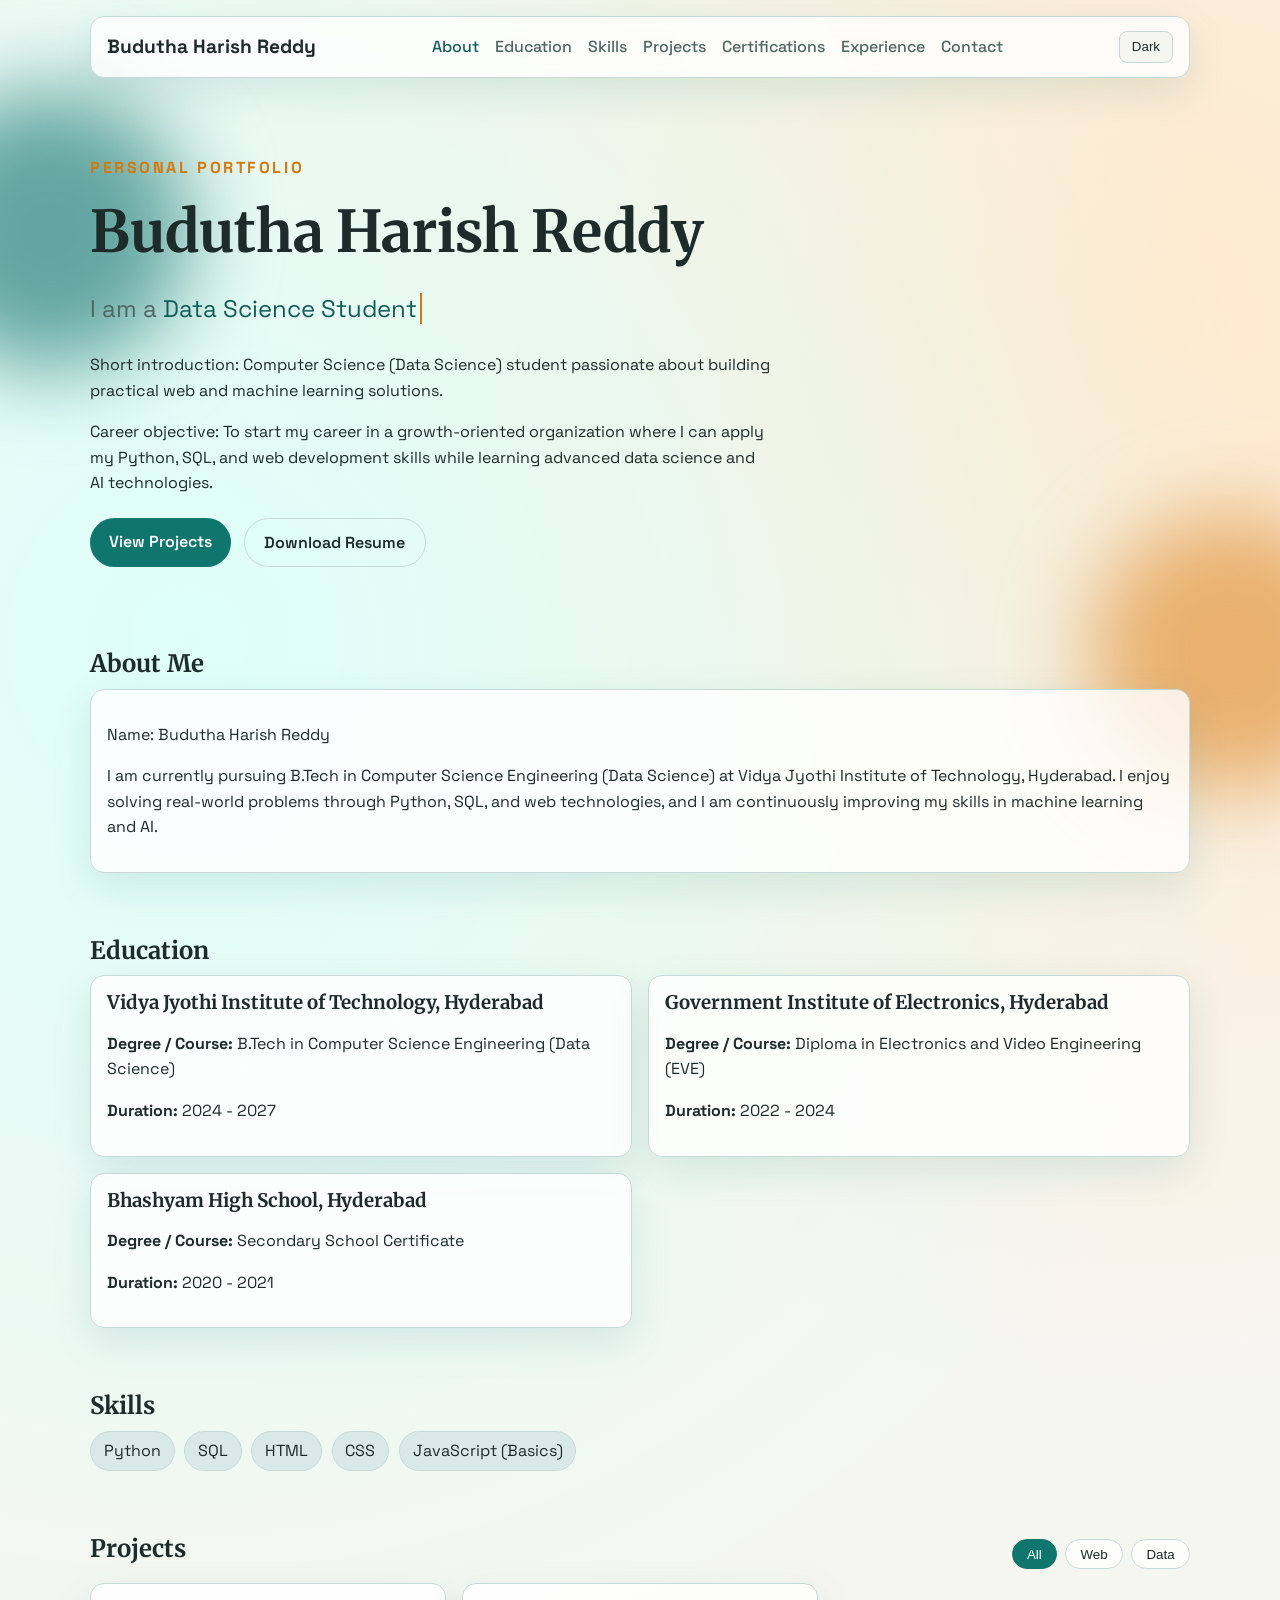
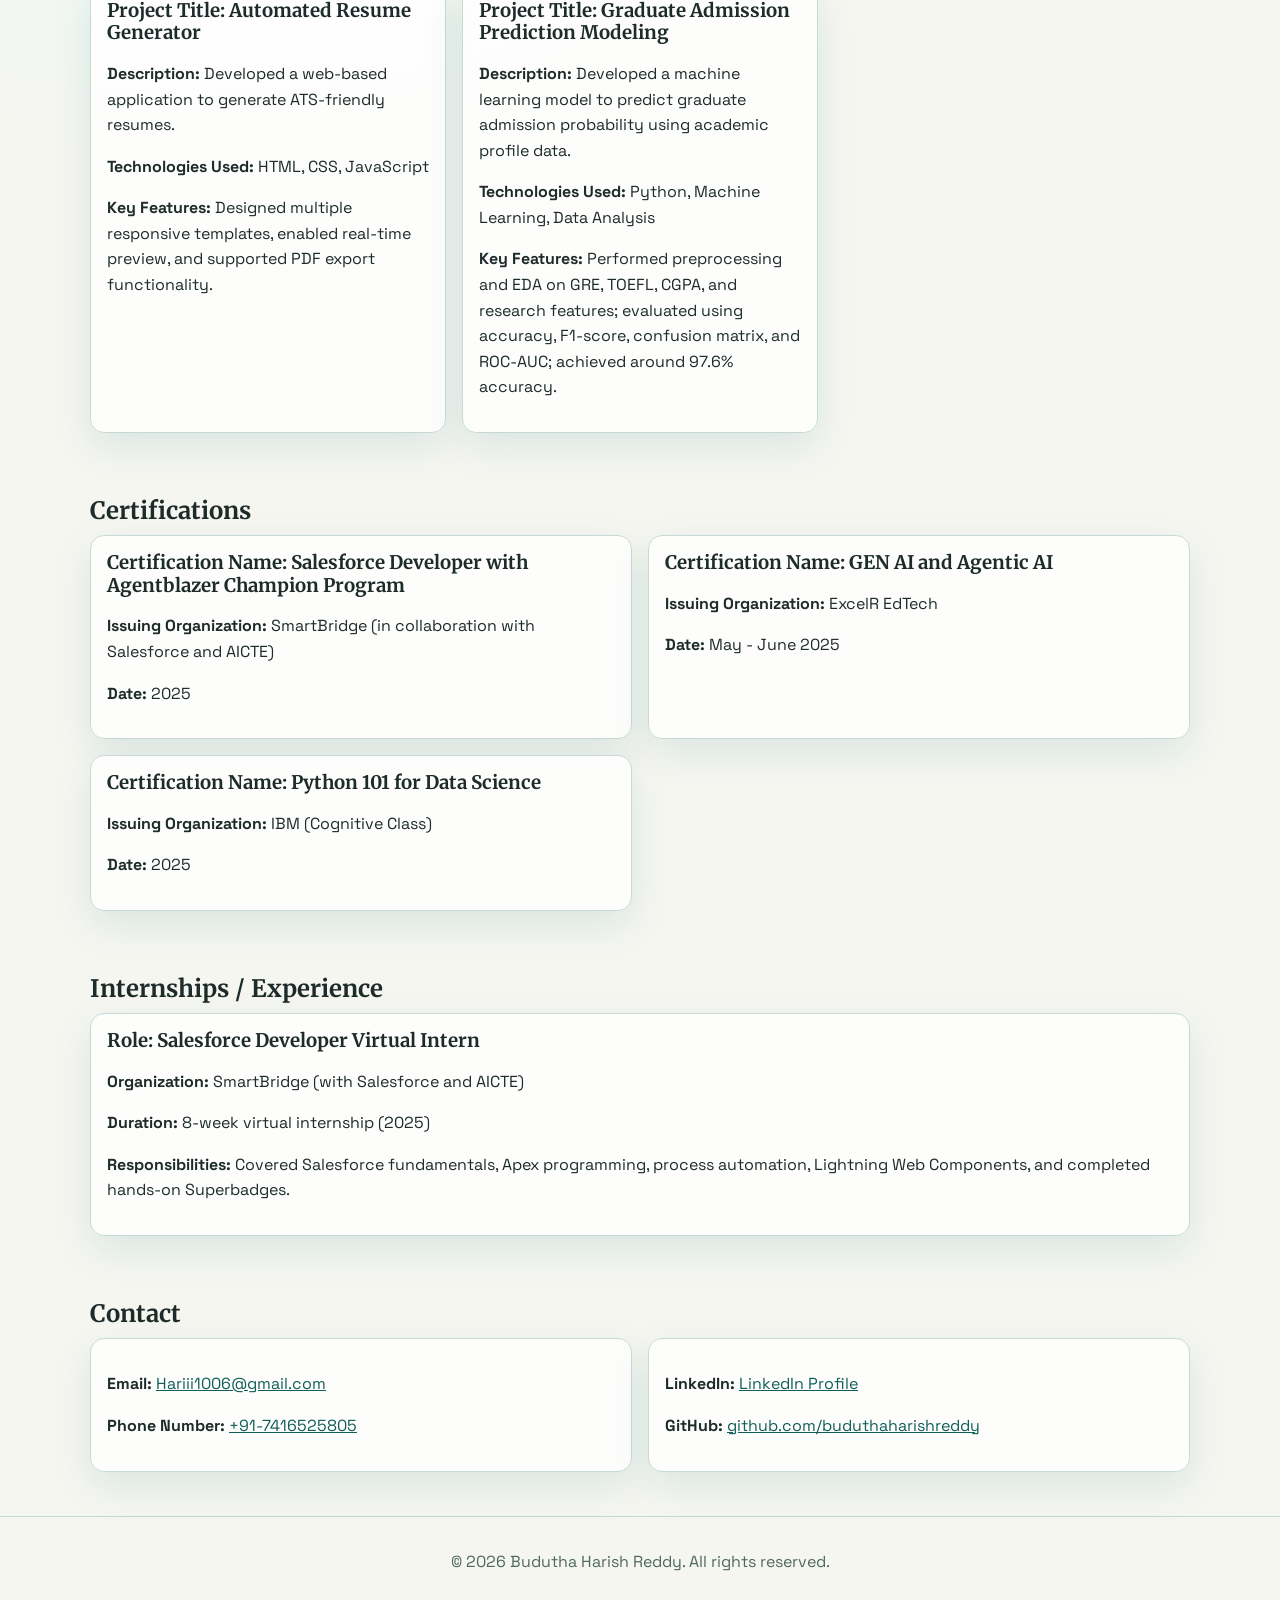
==== index.html @ 7ee96cdb "Initial portfolio upload" ====
<!DOCTYPE html>
<html lang="en">
<head>
  <meta charset="UTF-8" />
  <meta name="viewport" content="width=device-width, initial-scale=1.0" />
  <title>Budutha Harish Reddy | Personal Portfolio</title>
  <meta name="description" content="Personal portfolio website showcasing profile, skills, projects, certifications, and experience." />
  <meta name="keywords" content="Budutha Harish Reddy, portfolio, web developer, data science, Python, SQL, machine learning" />
  <meta name="author" content="Budutha Harish Reddy" />
  <meta property="og:title" content="Budutha Harish Reddy | Personal Portfolio" />
  <meta property="og:description" content="Personal portfolio website showcasing profile, skills, projects, certifications, and experience." />
  <meta property="og:type" content="website" />
  <meta name="robots" content="index, follow" />
  <link rel="canonical" href="https://buduthahrishreddy.github.io" />
  <link rel="preconnect" href="https://fonts.googleapis.com" />
  <link rel="preconnect" href="https://fonts.gstatic.com" crossorigin />
  <link href="https://fonts.googleapis.com/css2?family=Merriweather:wght@400;700&family=Space+Grotesk:wght@400;500;700&display=swap" rel="stylesheet" />
  <link rel="stylesheet" href="styles.css" />
</head>
<body>
  <div class="bg-orb bg-orb-1" aria-hidden="true"></div>
  <div class="bg-orb bg-orb-2" aria-hidden="true"></div>

  <header class="site-header" id="home">
    <nav class="navbar container" aria-label="Main navigation">
      <a href="#home" class="logo">Budutha Harish Reddy</a>

      <button class="nav-toggle" id="navToggle" aria-label="Toggle navigation" aria-expanded="false" aria-controls="navMenu">
        <span></span><span></span><span></span>
      </button>

      <ul class="nav-menu" id="navMenu">
        <li><a href="#about">About</a></li>
        <li><a href="#education">Education</a></li>
        <li><a href="#skills">Skills</a></li>
        <li><a href="#projects">Projects</a></li>
        <li><a href="#certifications">Certifications</a></li>
        <li><a href="#experience">Experience</a></li>
        <li><a href="#contact">Contact</a></li>
      </ul>

      <button class="theme-toggle" id="themeToggle" aria-label="Toggle dark/light mode">Theme</button>
    </nav>

    <section class="hero container reveal">
      <p class="eyebrow">Personal Portfolio</p>
      <h1>Budutha Harish Reddy</h1>
      <p class="lead">
        I am a <span id="typedText" class="typed-text"></span>
      </p>
      <p class="summary">
        Short introduction: Computer Science (Data Science) student passionate about building practical web and machine learning solutions.
      </p>
      <p class="objective">
        Career objective: To start my career in a growth-oriented organization where I can apply my Python, SQL, and web development skills while learning advanced data science and AI technologies.
      </p>
      <div class="hero-actions">
        <a href="#projects" class="btn btn-primary">View Projects</a>
        <a href="resume.txt" class="btn btn-secondary" download>Download Resume</a>
      </div>
    </section>
  </header>

  <main>
    <section id="about" class="section container reveal">
      <h2>About Me</h2>
      <div class="card">
        <p>
          Name: Budutha Harish Reddy
        </p>
        <p>
          I am currently pursuing B.Tech in Computer Science Engineering (Data Science) at Vidya Jyothi Institute of Technology, Hyderabad. I enjoy solving real-world problems through Python, SQL, and web technologies, and I am continuously improving my skills in machine learning and AI.
        </p>
      </div>
    </section>

    <section id="education" class="section container reveal">
      <h2>Education</h2>
      <div class="grid two-col">
        <article class="card">
          <h3>Vidya Jyothi Institute of Technology, Hyderabad</h3>
          <p><strong>Degree / Course:</strong> B.Tech in Computer Science Engineering (Data Science)</p>
          <p><strong>Duration:</strong> 2024 - 2027</p>
        </article>
        <article class="card">
          <h3>Government Institute of Electronics, Hyderabad</h3>
          <p><strong>Degree / Course:</strong> Diploma in Electronics and Video Engineering (EVE)</p>
          <p><strong>Duration:</strong> 2022 - 2024</p>
        </article>
        <article class="card">
          <h3>Bhashyam High School, Hyderabad</h3>
          <p><strong>Degree / Course:</strong> Secondary School Certificate</p>
          <p><strong>Duration:</strong> 2020 - 2021</p>
        </article>
      </div>
    </section>

    <section id="skills" class="section container reveal">
      <h2>Skills</h2>
      <div class="skills-wrap">
        <span class="chip">Python</span>
        <span class="chip">SQL</span>
        <span class="chip">HTML</span>
        <span class="chip">CSS</span>
        <span class="chip">JavaScript (Basics)</span>
      </div>
    </section>

    <section id="projects" class="section container reveal">
      <div class="section-head">
        <h2>Projects</h2>
        <div class="filters" role="group" aria-label="Project filters">
          <button class="filter-btn active" data-filter="all">All</button>
          <button class="filter-btn" data-filter="web">Web</button>
          <button class="filter-btn" data-filter="data">Data</button>
        </div>
      </div>

      <div class="grid project-grid" id="projectGrid">
        <article class="card project-card" data-category="web">
          <h3>Project Title: Automated Resume Generator</h3>
          <p><strong>Description:</strong> Developed a web-based application to generate ATS-friendly resumes.</p>
          <p><strong>Technologies Used:</strong> HTML, CSS, JavaScript</p>
          <p><strong>Key Features:</strong> Designed multiple responsive templates, enabled real-time preview, and supported PDF export functionality.</p>
        </article>

        <article class="card project-card" data-category="data">
          <h3>Project Title: Graduate Admission Prediction Modeling</h3>
          <p><strong>Description:</strong> Developed a machine learning model to predict graduate admission probability using academic profile data.</p>
          <p><strong>Technologies Used:</strong> Python, Machine Learning, Data Analysis</p>
          <p><strong>Key Features:</strong> Performed preprocessing and EDA on GRE, TOEFL, CGPA, and research features; evaluated using accuracy, F1-score, confusion matrix, and ROC-AUC; achieved around 97.6% accuracy.</p>
        </article>
      </div>
    </section>

    <section id="certifications" class="section container reveal">
      <h2>Certifications</h2>
      <div class="grid two-col">
        <article class="card">
          <h3>Certification Name: Salesforce Developer with Agentblazer Champion Program</h3>
          <p><strong>Issuing Organization:</strong> SmartBridge (in collaboration with Salesforce and AICTE)</p>
          <p><strong>Date:</strong> 2025</p>
        </article>
        <article class="card">
          <h3>Certification Name: GEN AI and Agentic AI</h3>
          <p><strong>Issuing Organization:</strong> ExcelR EdTech</p>
          <p><strong>Date:</strong> May - June 2025</p>
        </article>
        <article class="card">
          <h3>Certification Name: Python 101 for Data Science</h3>
          <p><strong>Issuing Organization:</strong> IBM (Cognitive Class)</p>
          <p><strong>Date:</strong> 2025</p>
        </article>
      </div>
    </section>

    <section id="experience" class="section container reveal">
      <h2>Internships / Experience</h2>
      <article class="card">
        <h3>Role: Salesforce Developer Virtual Intern</h3>
        <p><strong>Organization:</strong> SmartBridge (with Salesforce and AICTE)</p>
        <p><strong>Duration:</strong> 8-week virtual internship (2025)</p>
        <p><strong>Responsibilities:</strong> Covered Salesforce fundamentals, Apex programming, process automation, Lightning Web Components, and completed hands-on Superbadges.</p>
      </article>
    </section>

    <section id="contact" class="section container reveal">
      <h2>Contact</h2>
      <div class="grid two-col">
        <article class="card">
          <p><strong>Email:</strong> <a href="mailto:Hariii1006@gmail.com">Hariii1006@gmail.com</a></p>
          <p><strong>Phone Number:</strong> <a href="tel:+917416525805">+91-7416525805</a></p>
        </article>
        <article class="card">
          <p><strong>LinkedIn:</strong> <a href="https://www.linkedin.com" target="_blank" rel="noreferrer">LinkedIn Profile</a></p>
          <p><strong>GitHub:</strong> <a href="https://github.com/buduthaharishreddy" target="_blank" rel="noreferrer">github.com/buduthaharishreddy</a></p>
        </article>
      </div>
    </section>
  </main>

  <footer class="site-footer">
    <p>&copy; <span id="year"></span> Budutha Harish Reddy. All rights reserved.</p>
  </footer>

  <script src="script.js"></script>
</body>
</html>
---- styles.css ----
:root {
  --bg: #f6f6f1;
  --surface: #ffffffcc;
  --text: #1d2b2a;
  --muted: #4f6763;
  --primary: #0f766e;
  --primary-strong: #115e59;
  --accent: #d97706;
  --border: #c7d9d7;
  --shadow: 0 14px 40px rgba(15, 118, 110, 0.12);
}

body.dark {
  --bg: #17201f;
  --surface: #1f2f2dcc;
  --text: #f2f7f6;
  --muted: #b9ccca;
  --primary: #2dd4bf;
  --primary-strong: #5eead4;
  --accent: #f59e0b;
  --border: #2f4743;
  --shadow: 0 14px 40px rgba(0, 0, 0, 0.35);
}

* {
  box-sizing: border-box;
}

html {
  scroll-behavior: smooth;
}

body {
  margin: 0;
  font-family: "Space Grotesk", "Segoe UI", sans-serif;
  color: var(--text);
  background: radial-gradient(circle at 15% 20%, #defff9 0%, transparent 40%),
    radial-gradient(circle at 90% 10%, #ffe9cd 0%, transparent 35%),
    var(--bg);
  line-height: 1.6;
  overflow-x: hidden;
  transition: background-color 300ms ease, color 300ms ease;
}

h1,
h2,
h3 {
  font-family: "Merriweather", Georgia, serif;
  margin: 0 0 0.6rem;
  line-height: 1.2;
}

a {
  color: var(--primary-strong);
}

.container {
  width: min(1100px, 92%);
  margin-inline: auto;
}

.bg-orb {
  position: fixed;
  width: 280px;
  height: 280px;
  border-radius: 50%;
  filter: blur(42px);
  z-index: -1;
}

.bg-orb-1 {
  left: -90px;
  top: 10%;
  background: color-mix(in srgb, var(--primary) 65%, white 35%);
}

.bg-orb-2 {
  right: -90px;
  bottom: 12%;
  background: color-mix(in srgb, var(--accent) 58%, white 42%);
}

.site-header {
  padding: 0.8rem 0 4rem;
}

.navbar {
  position: sticky;
  top: 1rem;
  display: flex;
  align-items: center;
  justify-content: space-between;
  gap: 1rem;
  padding: 0.9rem 1rem;
  border: 1px solid var(--border);
  border-radius: 14px;
  background: var(--surface);
  backdrop-filter: blur(8px);
  box-shadow: var(--shadow);
  z-index: 10;
}

.logo {
  text-decoration: none;
  font-weight: 700;
  font-size: 1.2rem;
  color: var(--text);
}

.nav-menu {
  display: flex;
  list-style: none;
  gap: 1rem;
  margin: 0;
  padding: 0;
}

.nav-menu a {
  text-decoration: none;
  color: var(--muted);
  font-weight: 500;
}

.nav-menu a.active,
.nav-menu a:hover {
  color: var(--primary-strong);
}

.nav-toggle {
  display: none;
  background: transparent;
  border: none;
  cursor: pointer;
}

.nav-toggle span {
  display: block;
  width: 24px;
  height: 2px;
  background: var(--text);
  margin: 5px 0;
}

.theme-toggle {
  border: 1px solid var(--border);
  background: var(--bg);
  color: var(--text);
  border-radius: 8px;
  padding: 0.45rem 0.75rem;
  cursor: pointer;
}

.hero {
  padding-top: 4rem;
  animation: fadeUp 900ms ease both;
}

.eyebrow {
  text-transform: uppercase;
  letter-spacing: 0.16em;
  color: var(--accent);
  font-weight: 700;
}

.hero h1 {
  font-size: clamp(2rem, 6vw, 3.6rem);
}

.lead {
  font-size: clamp(1.1rem, 3vw, 1.5rem);
  color: var(--muted);
  min-height: 2.4rem;
}

.typed-text {
  color: var(--primary-strong);
  border-right: 2px solid var(--accent);
  padding-right: 0.2rem;
}

.summary,
.objective {
  max-width: 68ch;
}

.hero-actions {
  display: flex;
  gap: 0.8rem;
  flex-wrap: wrap;
  margin-top: 1.4rem;
}

.btn {
  text-decoration: none;
  border-radius: 999px;
  padding: 0.66rem 1.2rem;
  font-weight: 600;
}

.btn-primary {
  background: var(--primary);
  color: #fff;
}

.btn-secondary {
  border: 1px solid var(--border);
  color: var(--text);
  background: transparent;
}

.section {
  padding: 1.2rem 0 2.8rem;
}

.card {
  border: 1px solid var(--border);
  border-radius: 14px;
  background: var(--surface);
  box-shadow: var(--shadow);
  padding: 1rem;
}

.grid {
  display: grid;
  gap: 1rem;
}

.two-col {
  grid-template-columns: repeat(2, minmax(0, 1fr));
}

.skills-wrap {
  display: flex;
  flex-wrap: wrap;
  gap: 0.6rem;
}

.chip {
  display: inline-block;
  border: 1px solid var(--border);
  border-radius: 999px;
  padding: 0.4rem 0.8rem;
  background: color-mix(in srgb, var(--surface) 85%, var(--primary) 15%);
}

.section-head {
  display: flex;
  align-items: center;
  justify-content: space-between;
  gap: 1rem;
  flex-wrap: wrap;
  margin-bottom: 0.6rem;
}

.filters {
  display: flex;
  gap: 0.5rem;
  flex-wrap: wrap;
}

.filter-btn {
  border: 1px solid var(--border);
  border-radius: 999px;
  background: var(--surface);
  color: var(--text);
  padding: 0.4rem 0.9rem;
  cursor: pointer;
}

.filter-btn.active {
  background: var(--primary);
  border-color: var(--primary);
  color: #fff;
}

.project-grid {
  grid-template-columns: repeat(3, minmax(0, 1fr));
}

.project-card {
  transition: transform 280ms ease, opacity 280ms ease;
}

.project-card.hidden {
  opacity: 0;
  transform: scale(0.96);
  pointer-events: none;
  position: absolute;
}

.reveal {
  opacity: 0;
  transform: translateY(24px);
  transition: opacity 650ms ease, transform 650ms ease;
}

.reveal.visible {
  opacity: 1;
  transform: translateY(0);
}

.site-footer {
  border-top: 1px solid var(--border);
  padding: 1rem;
  text-align: center;
  color: var(--muted);
}

@keyframes fadeUp {
  from {
    opacity: 0;
    transform: translateY(14px);
  }
  to {
    opacity: 1;
    transform: translateY(0);
  }
}

@media (max-width: 900px) {
  .project-grid {
    grid-template-columns: repeat(2, minmax(0, 1fr));
  }

  .two-col {
    grid-template-columns: 1fr;
  }
}

@media (max-width: 700px) {
  .navbar {
    flex-wrap: wrap;
  }

  .nav-toggle {
    display: block;
    order: 2;
  }

  .theme-toggle {
    order: 3;
    margin-left: auto;
  }

  .nav-menu {
    width: 100%;
    order: 4;
    display: none;
    flex-direction: column;
    background: color-mix(in srgb, var(--surface) 90%, black 10%);
    border: 1px solid var(--border);
    border-radius: 10px;
    padding: 0.8rem;
  }

  .nav-menu.open {
    display: flex;
  }

  .project-grid {
    grid-template-columns: 1fr;
  }
}
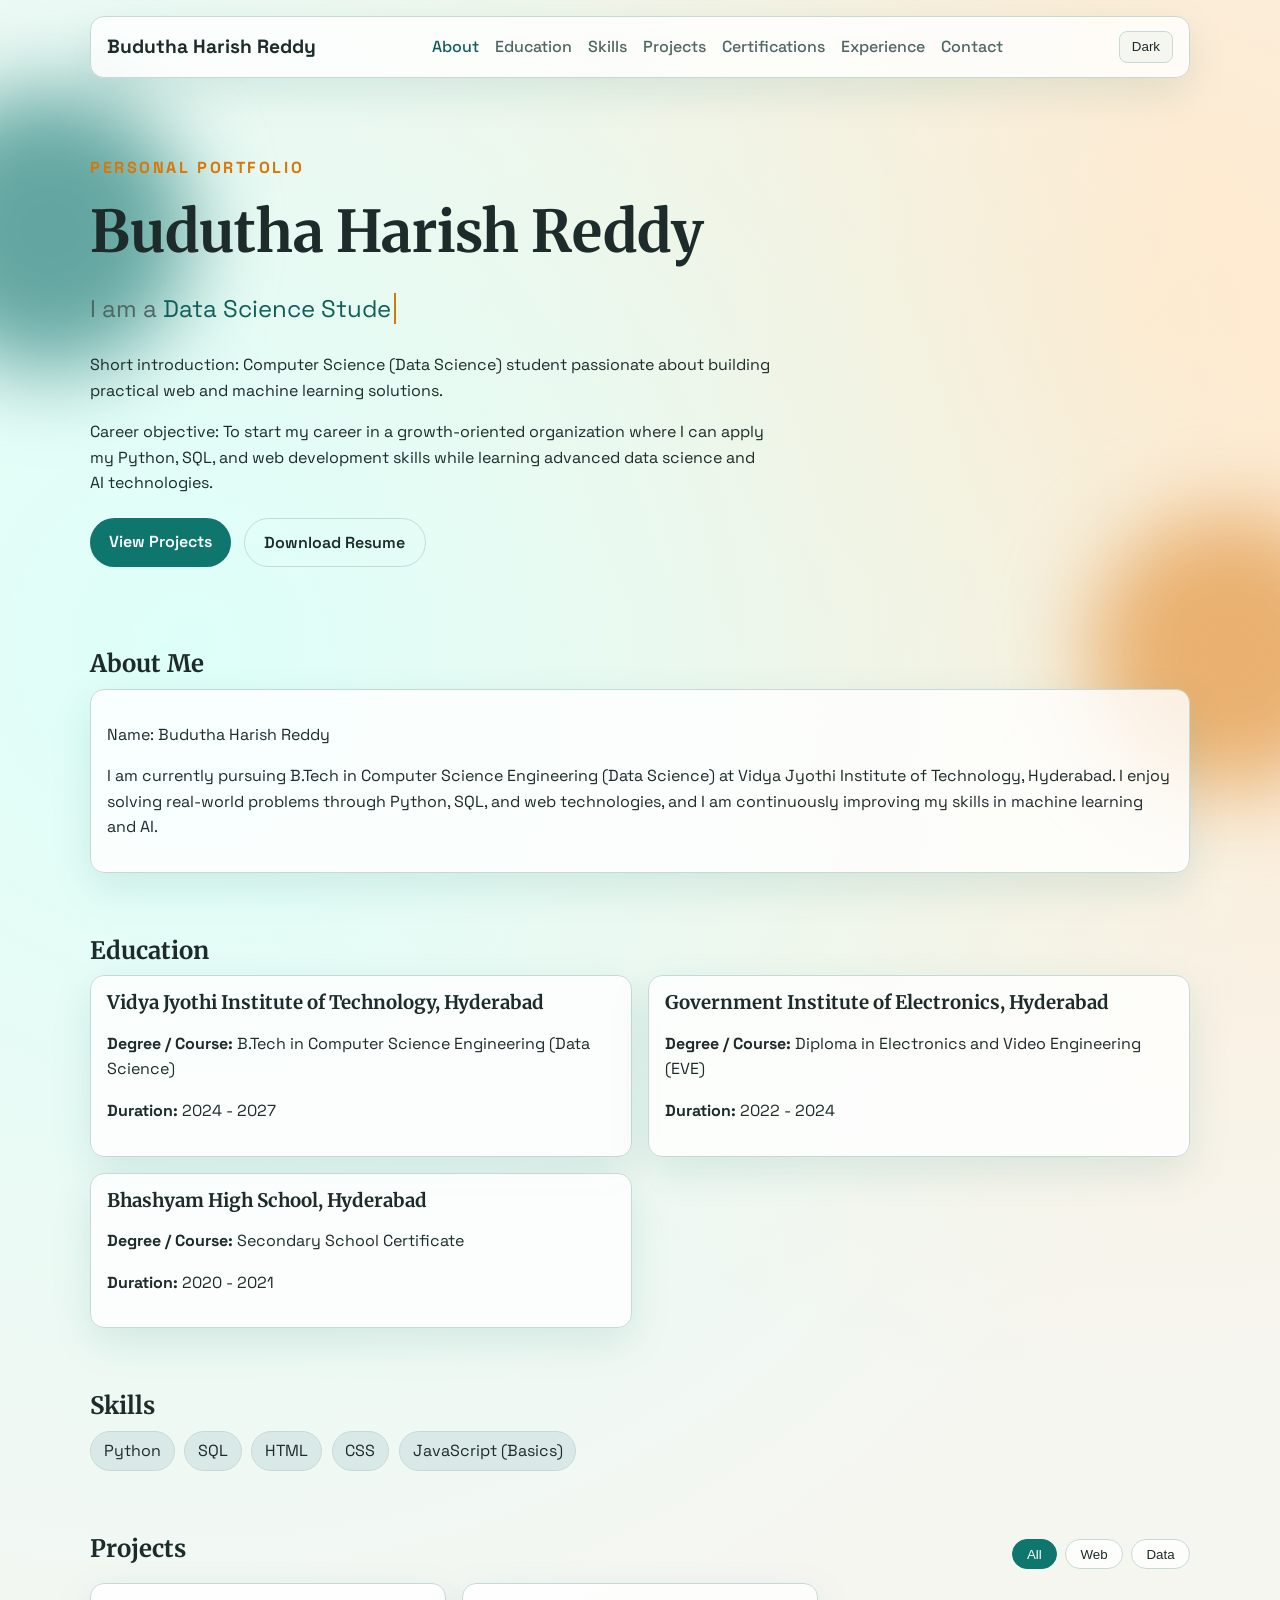
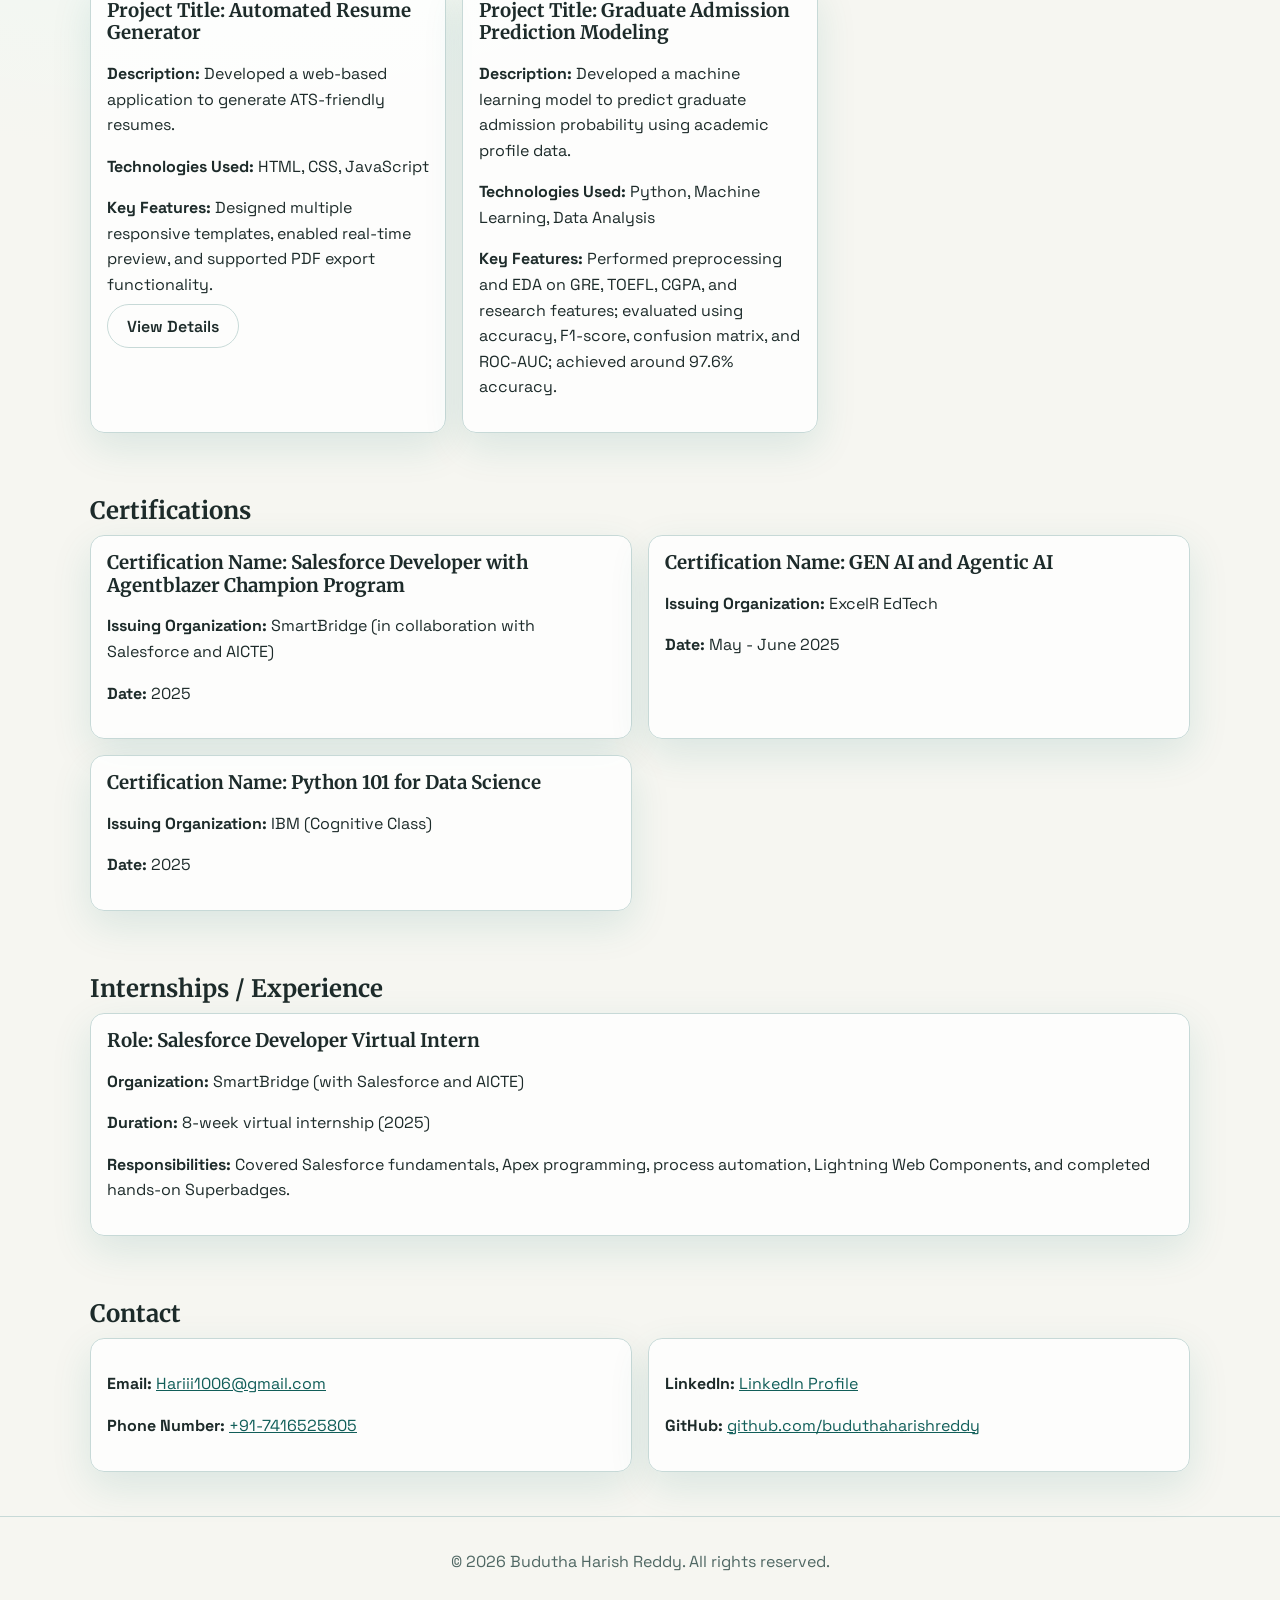
==== commit 20ddae2b: "Add Automated Resume Generator project subpage" ====
--- a/index.html
+++ b/index.html
@@ -122,6 +122,9 @@
           <p><strong>Description:</strong> Developed a web-based application to generate ATS-friendly resumes.</p>
           <p><strong>Technologies Used:</strong> HTML, CSS, JavaScript</p>
           <p><strong>Key Features:</strong> Designed multiple responsive templates, enabled real-time preview, and supported PDF export functionality.</p>
+          <div class="project-actions">
+            <a class="btn btn-secondary" href="automated-resume-generator.html">View Details</a>
+          </div>
         </article>
 
         <article class="card project-card" data-category="data">
--- a/styles.css
+++ b/styles.css
@@ -281,6 +281,10 @@
   transition: transform 280ms ease, opacity 280ms ease;
 }
 
+.project-actions {
+  margin-top: 0.8rem;
+}
+
 .project-card.hidden {
   opacity: 0;
   transform: scale(0.96);
